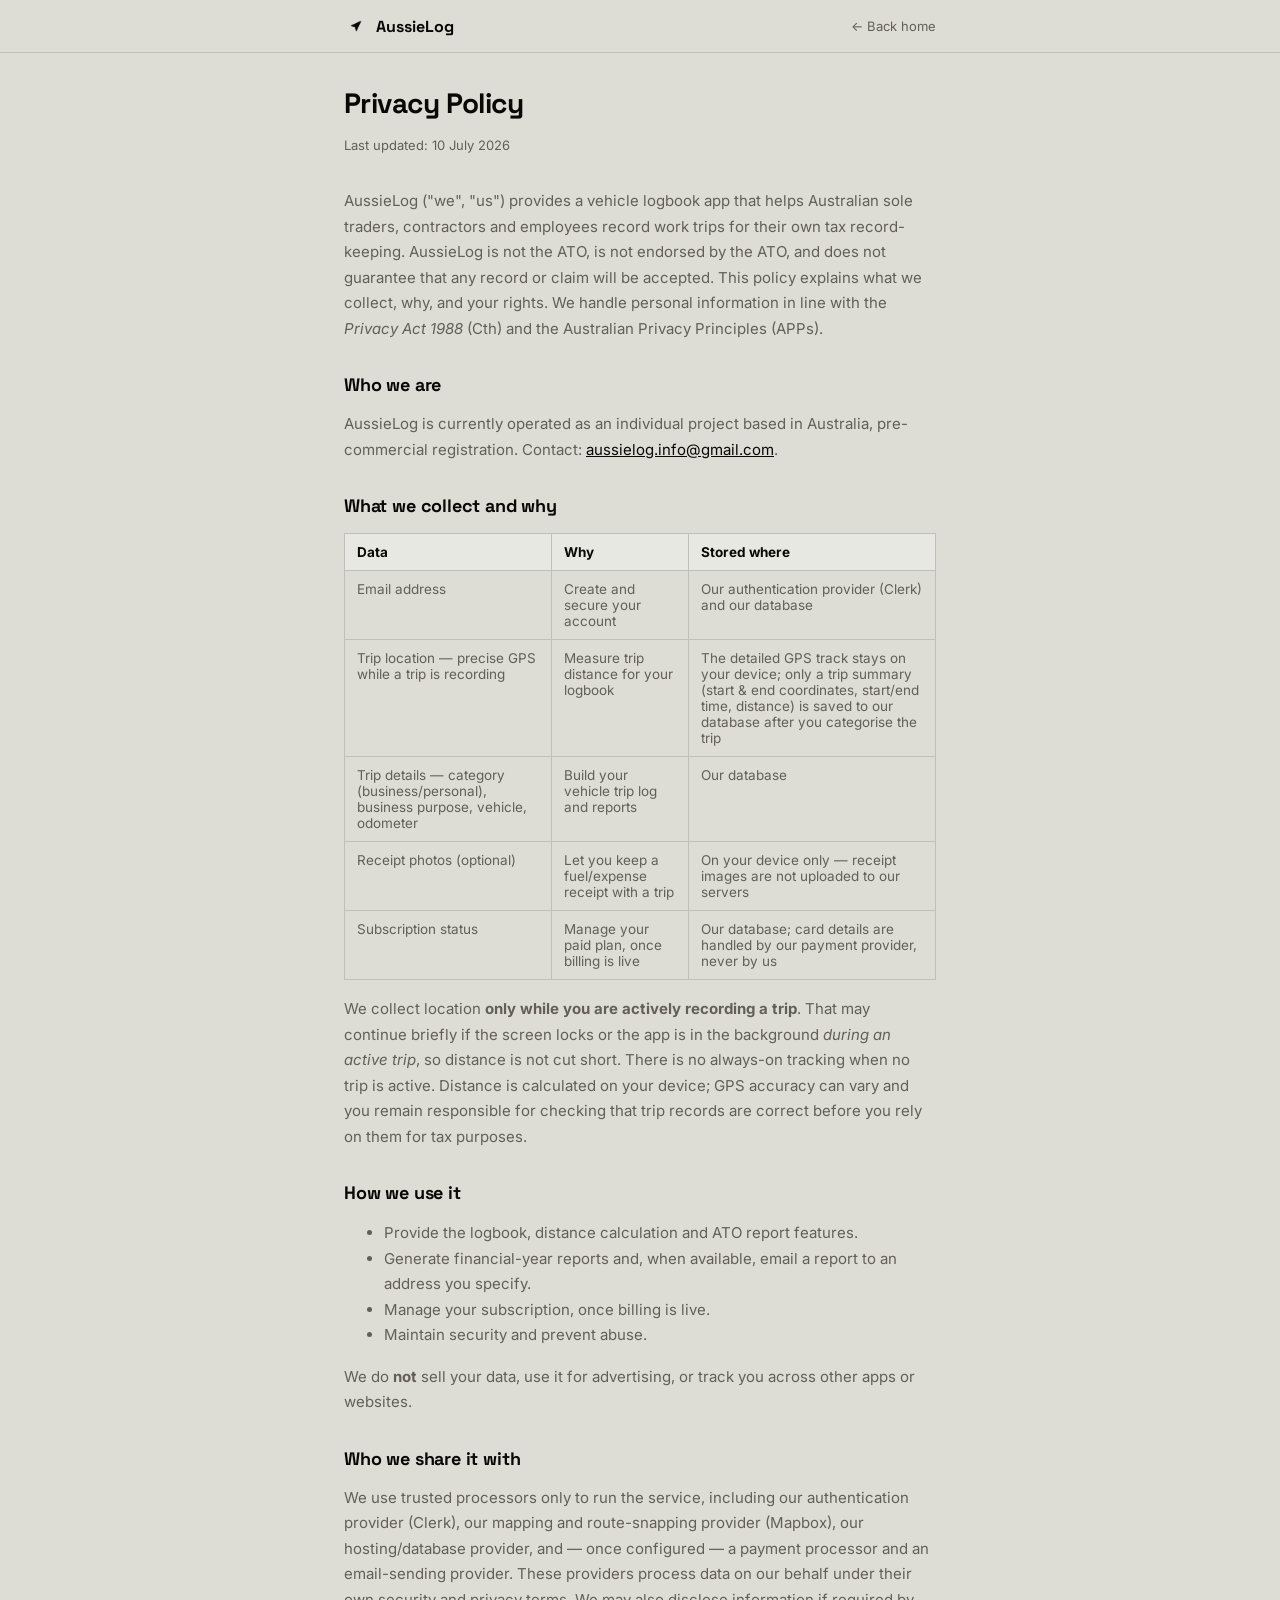
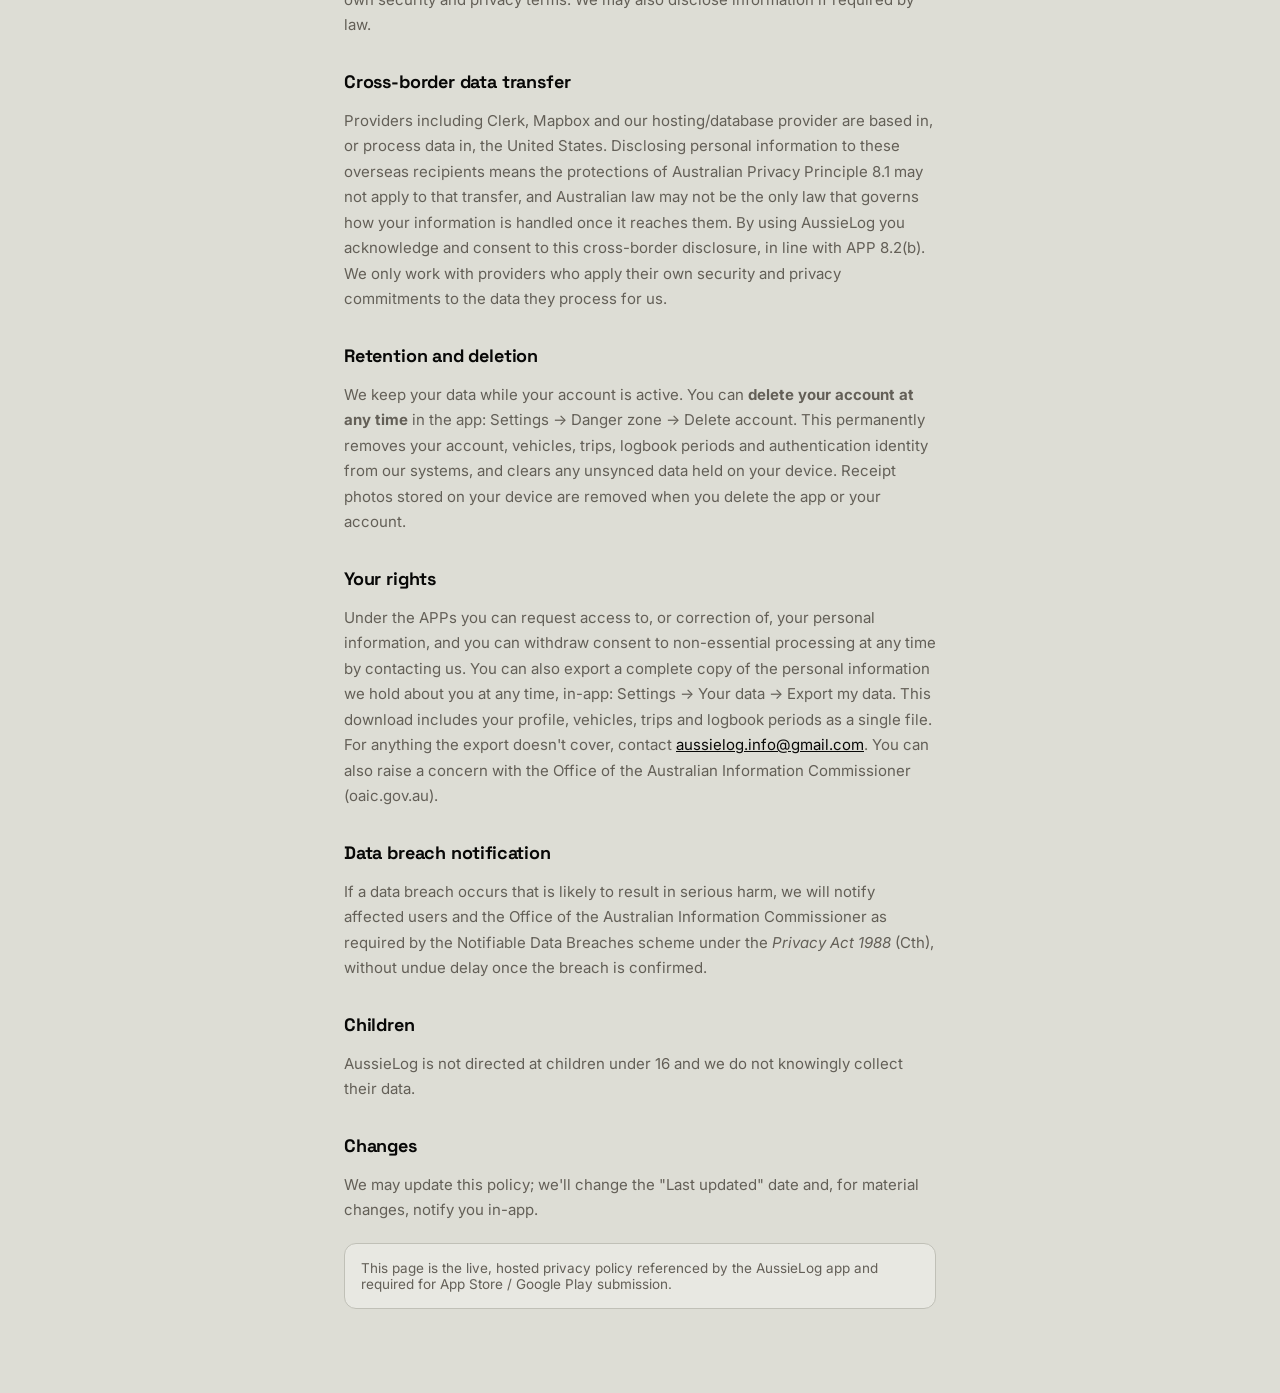
==== privacy.html @ 32562e26 "AussieLog marketing site (mirrored from private repo docs/) Co-Authored-By: Claude Fable 5 <noreply@" ====
<!DOCTYPE html>
<html lang="en">
<head>
<meta charset="UTF-8" />
<meta name="viewport" content="width=device-width, initial-scale=1.0" />
<title>Privacy Policy — AussieLog</title>
<link rel="icon" type="image/png" href="icon.png" />
<link rel="preconnect" href="https://fonts.googleapis.com">
<link rel="preconnect" href="https://fonts.gstatic.com" crossorigin>
<link href="https://fonts.googleapis.com/css2?family=Inter:wght@400;500;600;700;800&family=Space+Grotesk:wght@500;600;700&display=swap" rel="stylesheet">
<link rel="stylesheet" href="legal.css" />
</head>
<body>
<nav><div class="inner"><img src="icon.png" alt="" /><a class="brand" href="index.html">AussieLog</a><a class="back" href="index.html">← Back home</a></div></nav>
<div class="wrap">

<h1>Privacy Policy</h1>
<p class="updated">Last updated: 10 July 2026</p>

<p>AussieLog ("we", "us") provides a vehicle logbook app that helps Australian sole traders, contractors and employees record work trips for their own tax record-keeping. AussieLog is not the ATO, is not endorsed by the ATO, and does not guarantee that any record or claim will be accepted. This policy explains what we collect, why, and your rights. We handle personal information in line with the <em>Privacy Act 1988</em> (Cth) and the Australian Privacy Principles (APPs).</p>

<h2>Who we are</h2>
<p>AussieLog is currently operated as an individual project based in Australia, pre-commercial registration. Contact: <a href="mailto:aussielog.info@gmail.com">aussielog.info@gmail.com</a>.</p>

<h2>What we collect and why</h2>
<div class="table-scroll">
<table>
<tr><th>Data</th><th>Why</th><th>Stored where</th></tr>
<tr><td>Email address</td><td>Create and secure your account</td><td>Our authentication provider (Clerk) and our database</td></tr>
<tr><td>Trip location — precise GPS while a trip is recording</td><td>Measure trip distance for your logbook</td><td>The detailed GPS track stays on your device; only a trip summary (start &amp; end coordinates, start/end time, distance) is saved to our database after you categorise the trip</td></tr>
<tr><td>Trip details — category (business/personal), business purpose, vehicle, odometer</td><td>Build your vehicle trip log and reports</td><td>Our database</td></tr>
<tr><td>Receipt photos (optional)</td><td>Let you keep a fuel/expense receipt with a trip</td><td>On your device only — receipt images are not uploaded to our servers</td></tr>
<tr><td>Subscription status</td><td>Manage your paid plan, once billing is live</td><td>Our database; card details are handled by our payment provider, never by us</td></tr>
</table>
</div>

<p>We collect location <strong>only while you are actively recording a trip</strong>. That may continue briefly if the screen locks or the app is in the background <em>during an active trip</em>, so distance is not cut short. There is no always-on tracking when no trip is active. Distance is calculated on your device; GPS accuracy can vary and you remain responsible for checking that trip records are correct before you rely on them for tax purposes.</p>

<h2>How we use it</h2>
<ul>
<li>Provide the logbook, distance calculation and ATO report features.</li>
<li>Generate financial-year reports and, when available, email a report to an address you specify.</li>
<li>Manage your subscription, once billing is live.</li>
<li>Maintain security and prevent abuse.</li>
</ul>
<p>We do <strong>not</strong> sell your data, use it for advertising, or track you across other apps or websites.</p>

<h2>Who we share it with</h2>
<p>We use trusted processors only to run the service, including our authentication provider (Clerk), our mapping and route-snapping provider (Mapbox), our hosting/database provider, and — once configured — a payment processor and an email-sending provider. These providers process data on our behalf under their own security and privacy terms. We may also disclose information if required by law.</p>

<h2>Cross-border data transfer</h2>
<p>Providers including Clerk, Mapbox and our hosting/database provider are based in, or process data in, the United States. Disclosing personal information to these overseas recipients means the protections of Australian Privacy Principle 8.1 may not apply to that transfer, and Australian law may not be the only law that governs how your information is handled once it reaches them. By using AussieLog you acknowledge and consent to this cross-border disclosure, in line with APP 8.2(b). We only work with providers who apply their own security and privacy commitments to the data they process for us.</p>

<h2>Retention and deletion</h2>
<p>We keep your data while your account is active. You can <strong>delete your account at any time</strong> in the app: Settings → Danger zone → Delete account. This permanently removes your account, vehicles, trips, logbook periods and authentication identity from our systems, and clears any unsynced data held on your device. Receipt photos stored on your device are removed when you delete the app or your account.</p>

<h2>Your rights</h2>
<p>Under the APPs you can request access to, or correction of, your personal information, and you can withdraw consent to non-essential processing at any time by contacting us. You can also export a complete copy of the personal information we hold about you at any time, in-app: Settings → Your data → Export my data. This download includes your profile, vehicles, trips and logbook periods as a single file. For anything the export doesn't cover, contact <a href="mailto:aussielog.info@gmail.com">aussielog.info@gmail.com</a>. You can also raise a concern with the Office of the Australian Information Commissioner (oaic.gov.au).</p>

<h2>Data breach notification</h2>
<p>If a data breach occurs that is likely to result in serious harm, we will notify affected users and the Office of the Australian Information Commissioner as required by the Notifiable Data Breaches scheme under the <em>Privacy Act 1988</em> (Cth), without undue delay once the breach is confirmed.</p>

<h2>Children</h2>
<p>AussieLog is not directed at children under 16 and we do not knowingly collect their data.</p>

<h2>Changes</h2>
<p>We may update this policy; we'll change the "Last updated" date and, for material changes, notify you in-app.</p>

<div class="callout">This page is the live, hosted privacy policy referenced by the AussieLog app and required for App Store / Google Play submission.</div>

</div>
</body>
</html>
---- legal.css ----
:root {
  --bg: #DDDDD5; --card: #E8E8E2; --border: #C0C0B7;
  --muted: #635F57; --fg: #080807; --primary: #080807;
}
* { box-sizing: border-box; }
body {
  margin: 0; background: var(--bg); color: var(--fg);
  font-family: 'Inter', system-ui, -apple-system, sans-serif;
  -webkit-font-smoothing: antialiased;
}
h1, h2 { font-family: 'Space Grotesk', 'Inter', system-ui, -apple-system, sans-serif; }
.wrap { max-width: 640px; margin: 0 auto; padding: 0 24px 64px; }
nav {
  position: sticky; top: 0; z-index: 50; background: rgba(221,221,213,0.9);
  backdrop-filter: blur(8px); border-bottom: 1px solid var(--border); margin-bottom: 32px;
}
nav .inner { max-width: 640px; margin: 0 auto; padding: 14px 24px; display: flex; align-items: center; gap: 8px; }
nav .inner img { width: 24px; height: 24px; border-radius: 6px; }
nav .inner .brand { font-weight: 700; font-size: 16px; text-decoration: none; color: var(--fg); font-family: 'Space Grotesk', sans-serif; }
nav .inner a.back { color: var(--muted); font-size: 13px; text-decoration: none; margin-left: auto; }
h1 { font-size: 28px; font-weight: 700; letter-spacing: -0.02em; margin-bottom: 4px; }
.updated { color: var(--muted); font-size: 13px; margin-bottom: 32px; }
h2 { font-size: 18px; font-weight: 700; letter-spacing: -0.01em; margin: 32px 0 10px; }
p, li { font-size: 15px; line-height: 1.7; color: var(--muted); }
a { color: var(--fg); }
.table-scroll { overflow-x: auto; margin: 16px 0; -webkit-overflow-scrolling: touch; }
table { width: 100%; min-width: 560px; border-collapse: collapse; font-size: 13.5px; margin: 0; }
th, td { text-align: left; padding: 10px 12px; border: 1px solid var(--border); vertical-align: top; }
th { background: var(--card); color: var(--fg); }
td { color: var(--muted); }
.callout { background: var(--card); border: 1px solid var(--border); border-radius: 12px; padding: 16px; font-size: 13.5px; color: var(--muted); margin: 20px 0; }
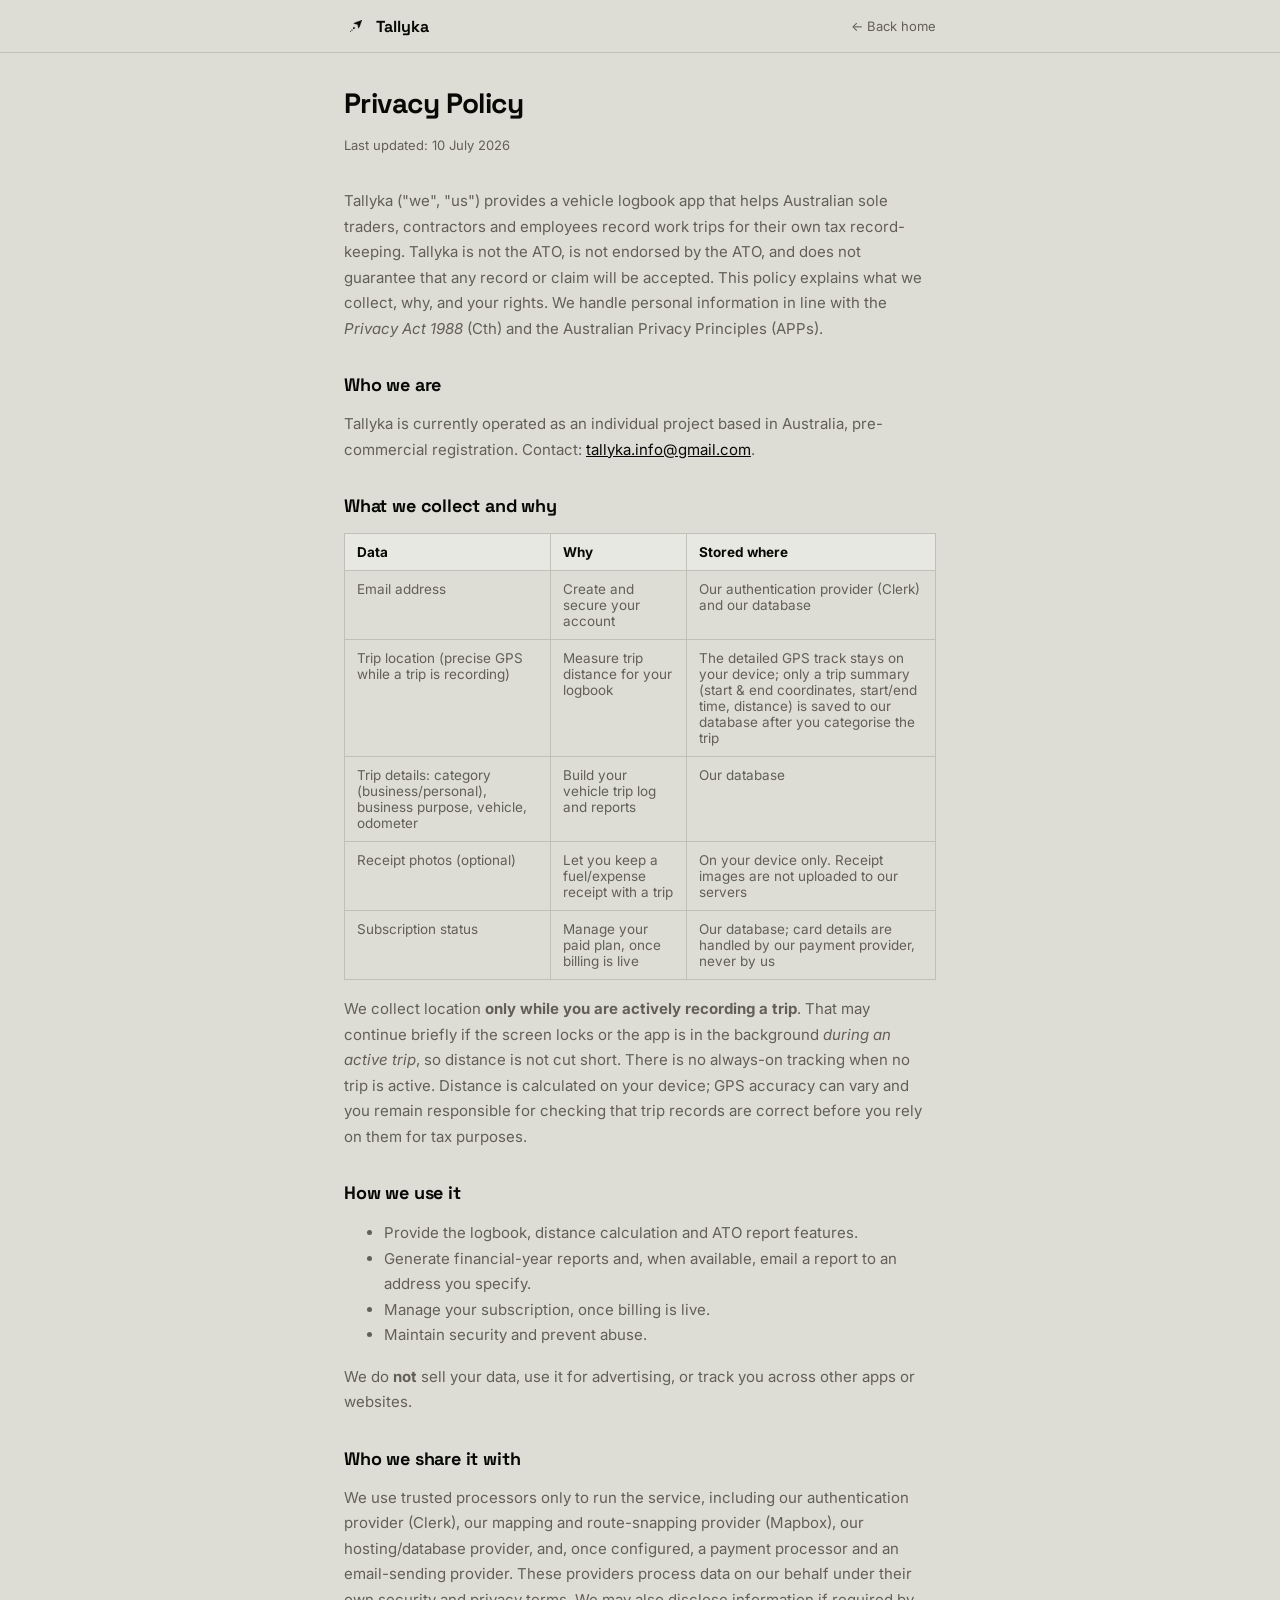
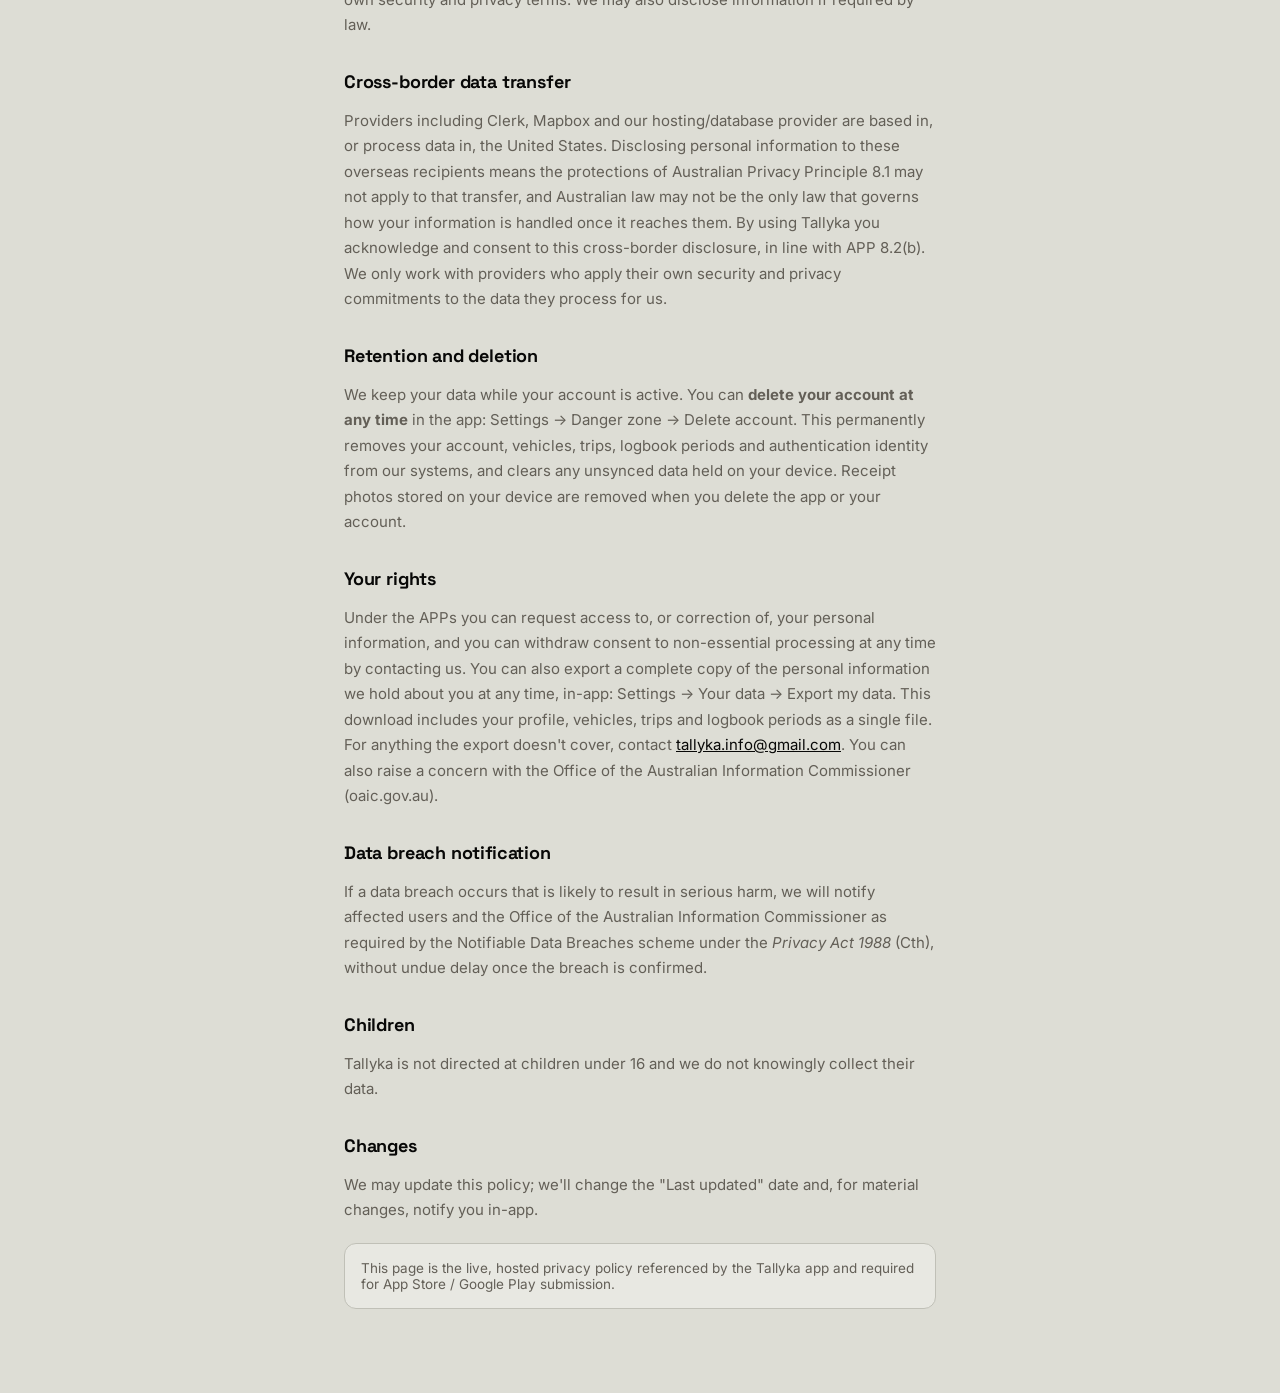
==== commit abfed30f: "Sync site from private repo docs/ (2026-08-04)" ====
--- a/privacy.html
+++ b/privacy.html
@@ -3,7 +3,7 @@
 <head>
 <meta charset="UTF-8" />
 <meta name="viewport" content="width=device-width, initial-scale=1.0" />
-<title>Privacy Policy — AussieLog</title>
+<title>Privacy Policy | Tallyka</title>
 <link rel="icon" type="image/png" href="icon.png" />
 <link rel="preconnect" href="https://fonts.googleapis.com">
 <link rel="preconnect" href="https://fonts.gstatic.com" crossorigin>
@@ -11,25 +11,25 @@
 <link rel="stylesheet" href="legal.css" />
 </head>
 <body>
-<nav><div class="inner"><img src="icon.png" alt="" /><a class="brand" href="index.html">AussieLog</a><a class="back" href="index.html">← Back home</a></div></nav>
+<nav><div class="inner"><img src="icon.png" alt="" /><a class="brand" href="index.html">Tallyka</a><a class="back" href="index.html">← Back home</a></div></nav>
 <div class="wrap">
 
 <h1>Privacy Policy</h1>
 <p class="updated">Last updated: 10 July 2026</p>
 
-<p>AussieLog ("we", "us") provides a vehicle logbook app that helps Australian sole traders, contractors and employees record work trips for their own tax record-keeping. AussieLog is not the ATO, is not endorsed by the ATO, and does not guarantee that any record or claim will be accepted. This policy explains what we collect, why, and your rights. We handle personal information in line with the <em>Privacy Act 1988</em> (Cth) and the Australian Privacy Principles (APPs).</p>
+<p>Tallyka ("we", "us") provides a vehicle logbook app that helps Australian sole traders, contractors and employees record work trips for their own tax record-keeping. Tallyka is not the ATO, is not endorsed by the ATO, and does not guarantee that any record or claim will be accepted. This policy explains what we collect, why, and your rights. We handle personal information in line with the <em>Privacy Act 1988</em> (Cth) and the Australian Privacy Principles (APPs).</p>
 
 <h2>Who we are</h2>
-<p>AussieLog is currently operated as an individual project based in Australia, pre-commercial registration. Contact: <a href="mailto:aussielog.info@gmail.com">aussielog.info@gmail.com</a>.</p>
+<p>Tallyka is currently operated as an individual project based in Australia, pre-commercial registration. Contact: <a href="mailto:tallyka.info@gmail.com">tallyka.info@gmail.com</a>.</p>
 
 <h2>What we collect and why</h2>
 <div class="table-scroll">
 <table>
 <tr><th>Data</th><th>Why</th><th>Stored where</th></tr>
 <tr><td>Email address</td><td>Create and secure your account</td><td>Our authentication provider (Clerk) and our database</td></tr>
-<tr><td>Trip location — precise GPS while a trip is recording</td><td>Measure trip distance for your logbook</td><td>The detailed GPS track stays on your device; only a trip summary (start &amp; end coordinates, start/end time, distance) is saved to our database after you categorise the trip</td></tr>
-<tr><td>Trip details — category (business/personal), business purpose, vehicle, odometer</td><td>Build your vehicle trip log and reports</td><td>Our database</td></tr>
-<tr><td>Receipt photos (optional)</td><td>Let you keep a fuel/expense receipt with a trip</td><td>On your device only — receipt images are not uploaded to our servers</td></tr>
+<tr><td>Trip location (precise GPS while a trip is recording)</td><td>Measure trip distance for your logbook</td><td>The detailed GPS track stays on your device; only a trip summary (start &amp; end coordinates, start/end time, distance) is saved to our database after you categorise the trip</td></tr>
+<tr><td>Trip details: category (business/personal), business purpose, vehicle, odometer</td><td>Build your vehicle trip log and reports</td><td>Our database</td></tr>
+<tr><td>Receipt photos (optional)</td><td>Let you keep a fuel/expense receipt with a trip</td><td>On your device only. Receipt images are not uploaded to our servers</td></tr>
 <tr><td>Subscription status</td><td>Manage your paid plan, once billing is live</td><td>Our database; card details are handled by our payment provider, never by us</td></tr>
 </table>
 </div>
@@ -46,27 +46,27 @@
 <p>We do <strong>not</strong> sell your data, use it for advertising, or track you across other apps or websites.</p>
 
 <h2>Who we share it with</h2>
-<p>We use trusted processors only to run the service, including our authentication provider (Clerk), our mapping and route-snapping provider (Mapbox), our hosting/database provider, and — once configured — a payment processor and an email-sending provider. These providers process data on our behalf under their own security and privacy terms. We may also disclose information if required by law.</p>
+<p>We use trusted processors only to run the service, including our authentication provider (Clerk), our mapping and route-snapping provider (Mapbox), our hosting/database provider, and, once configured, a payment processor and an email-sending provider. These providers process data on our behalf under their own security and privacy terms. We may also disclose information if required by law.</p>
 
 <h2>Cross-border data transfer</h2>
-<p>Providers including Clerk, Mapbox and our hosting/database provider are based in, or process data in, the United States. Disclosing personal information to these overseas recipients means the protections of Australian Privacy Principle 8.1 may not apply to that transfer, and Australian law may not be the only law that governs how your information is handled once it reaches them. By using AussieLog you acknowledge and consent to this cross-border disclosure, in line with APP 8.2(b). We only work with providers who apply their own security and privacy commitments to the data they process for us.</p>
+<p>Providers including Clerk, Mapbox and our hosting/database provider are based in, or process data in, the United States. Disclosing personal information to these overseas recipients means the protections of Australian Privacy Principle 8.1 may not apply to that transfer, and Australian law may not be the only law that governs how your information is handled once it reaches them. By using Tallyka you acknowledge and consent to this cross-border disclosure, in line with APP 8.2(b). We only work with providers who apply their own security and privacy commitments to the data they process for us.</p>
 
 <h2>Retention and deletion</h2>
 <p>We keep your data while your account is active. You can <strong>delete your account at any time</strong> in the app: Settings → Danger zone → Delete account. This permanently removes your account, vehicles, trips, logbook periods and authentication identity from our systems, and clears any unsynced data held on your device. Receipt photos stored on your device are removed when you delete the app or your account.</p>
 
 <h2>Your rights</h2>
-<p>Under the APPs you can request access to, or correction of, your personal information, and you can withdraw consent to non-essential processing at any time by contacting us. You can also export a complete copy of the personal information we hold about you at any time, in-app: Settings → Your data → Export my data. This download includes your profile, vehicles, trips and logbook periods as a single file. For anything the export doesn't cover, contact <a href="mailto:aussielog.info@gmail.com">aussielog.info@gmail.com</a>. You can also raise a concern with the Office of the Australian Information Commissioner (oaic.gov.au).</p>
+<p>Under the APPs you can request access to, or correction of, your personal information, and you can withdraw consent to non-essential processing at any time by contacting us. You can also export a complete copy of the personal information we hold about you at any time, in-app: Settings → Your data → Export my data. This download includes your profile, vehicles, trips and logbook periods as a single file. For anything the export doesn't cover, contact <a href="mailto:tallyka.info@gmail.com">tallyka.info@gmail.com</a>. You can also raise a concern with the Office of the Australian Information Commissioner (oaic.gov.au).</p>
 
 <h2>Data breach notification</h2>
 <p>If a data breach occurs that is likely to result in serious harm, we will notify affected users and the Office of the Australian Information Commissioner as required by the Notifiable Data Breaches scheme under the <em>Privacy Act 1988</em> (Cth), without undue delay once the breach is confirmed.</p>
 
 <h2>Children</h2>
-<p>AussieLog is not directed at children under 16 and we do not knowingly collect their data.</p>
+<p>Tallyka is not directed at children under 16 and we do not knowingly collect their data.</p>
 
 <h2>Changes</h2>
 <p>We may update this policy; we'll change the "Last updated" date and, for material changes, notify you in-app.</p>
 
-<div class="callout">This page is the live, hosted privacy policy referenced by the AussieLog app and required for App Store / Google Play submission.</div>
+<div class="callout">This page is the live, hosted privacy policy referenced by the Tallyka app and required for App Store / Google Play submission.</div>
 
 </div>
 </body>
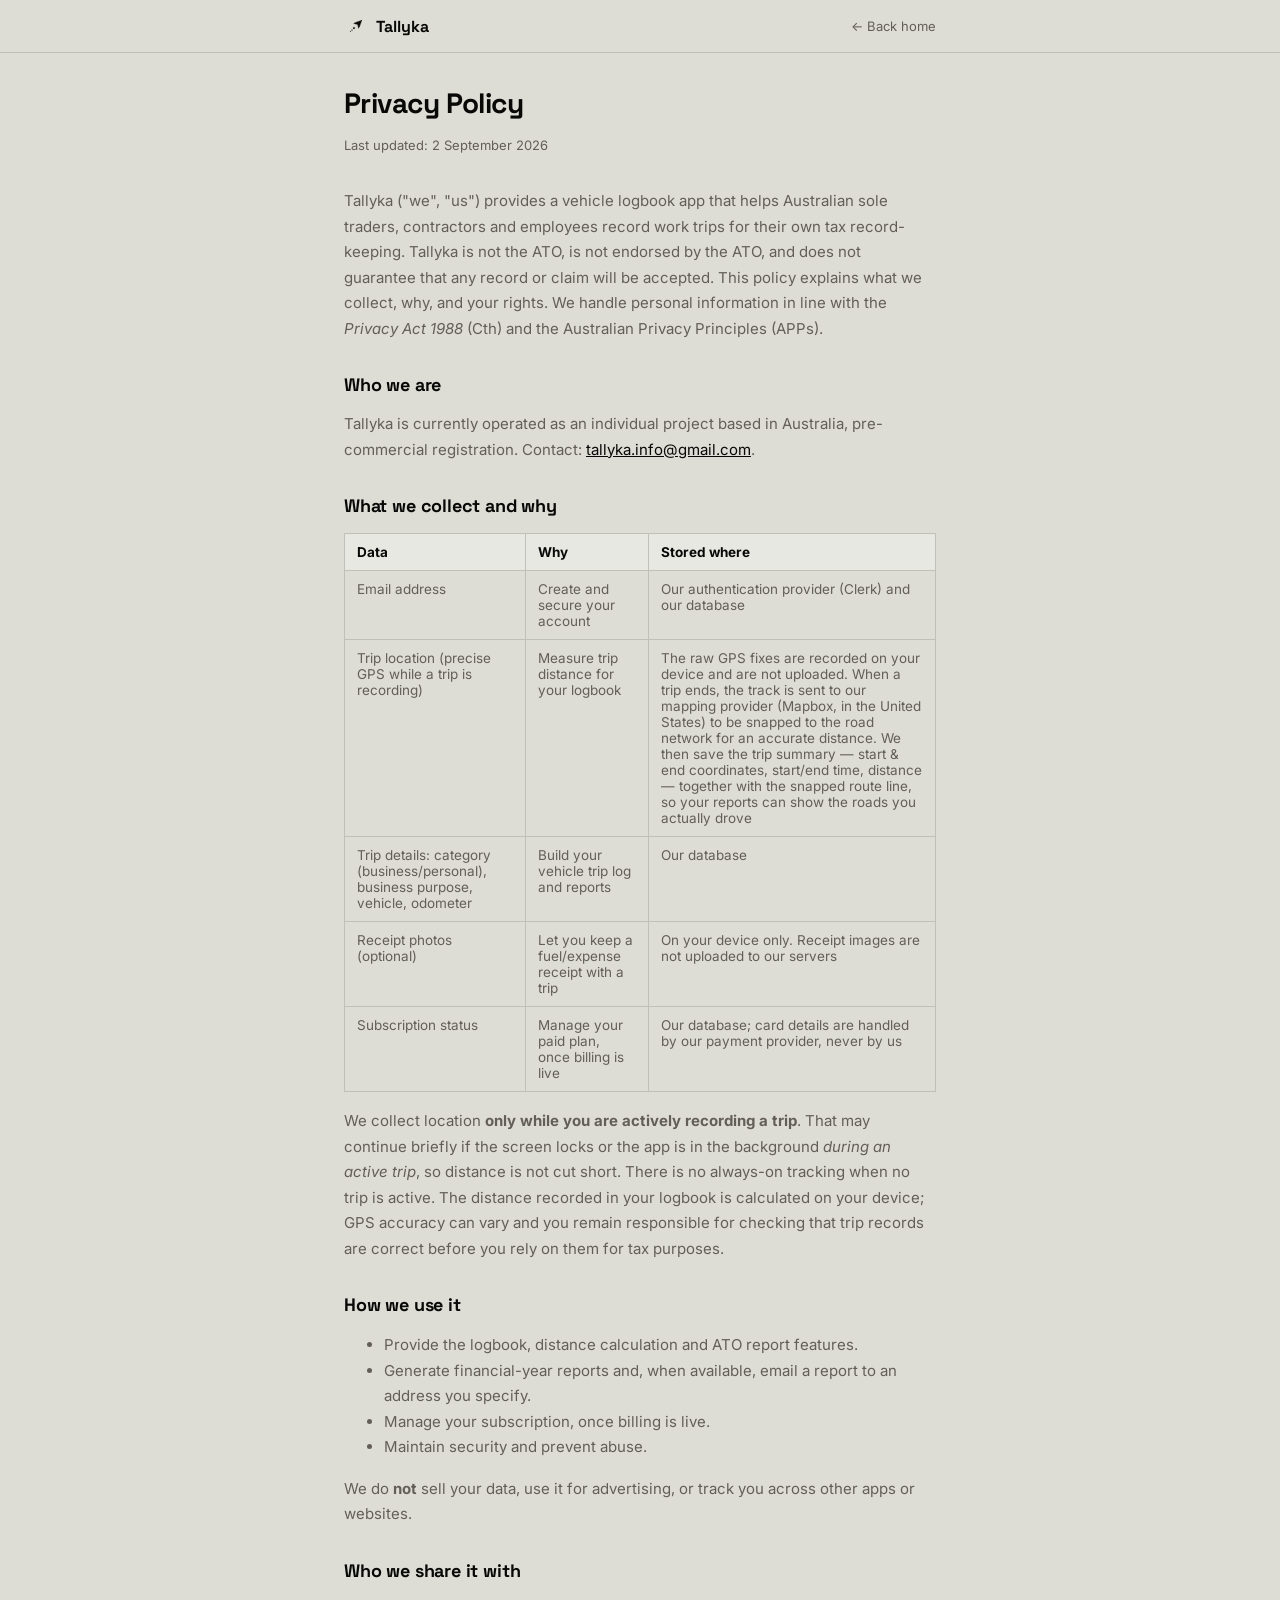
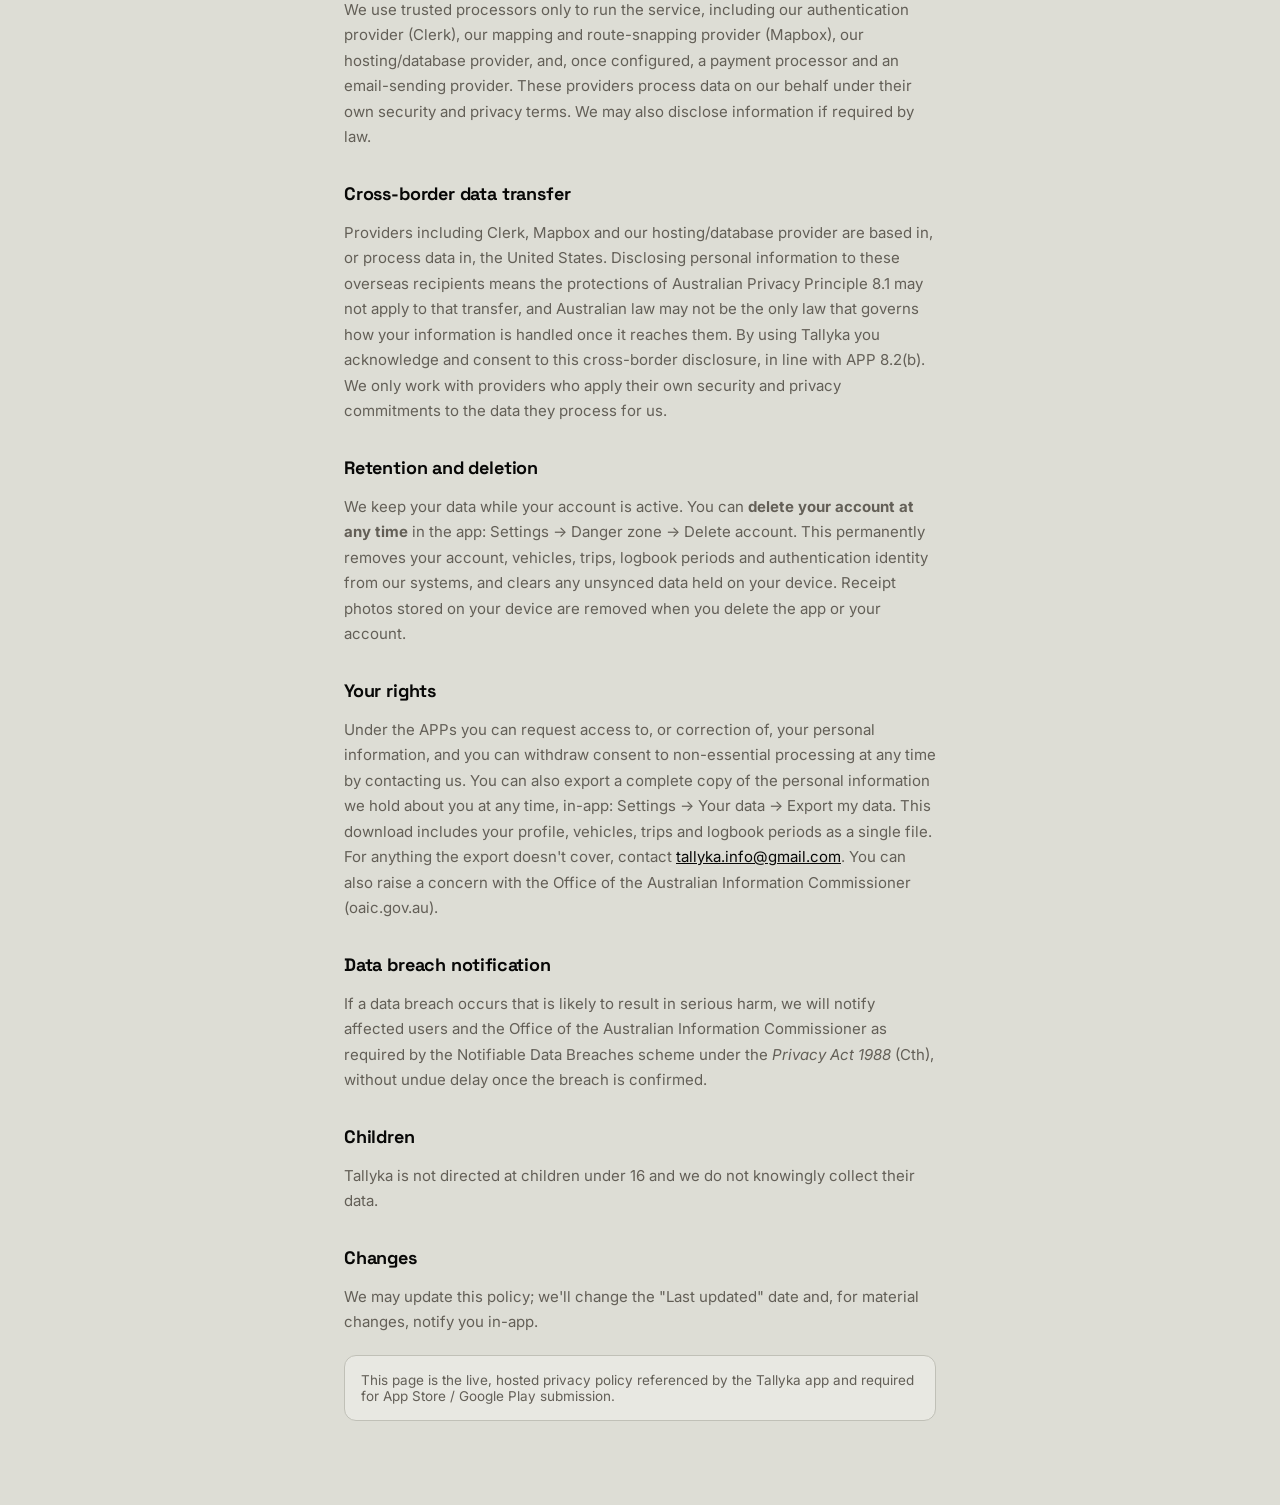
==== commit 7113d065: "Correct the location-storage claim; dark mode and desktop treatment privacy.html: the collection tab" ====
--- a/privacy.html
+++ b/privacy.html
@@ -3,6 +3,7 @@
 <head>
 <meta charset="UTF-8" />
 <meta name="viewport" content="width=device-width, initial-scale=1.0" />
+<meta name="referrer" content="strict-origin-when-cross-origin" />
 <title>Privacy Policy | Tallyka</title>
 <link rel="icon" type="image/png" href="icon.png" />
 <link rel="preconnect" href="https://fonts.googleapis.com">
@@ -15,7 +16,7 @@
 <div class="wrap">
 
 <h1>Privacy Policy</h1>
-<p class="updated">Last updated: 10 July 2026</p>
+<p class="updated">Last updated: 2 September 2026</p>
 
 <p>Tallyka ("we", "us") provides a vehicle logbook app that helps Australian sole traders, contractors and employees record work trips for their own tax record-keeping. Tallyka is not the ATO, is not endorsed by the ATO, and does not guarantee that any record or claim will be accepted. This policy explains what we collect, why, and your rights. We handle personal information in line with the <em>Privacy Act 1988</em> (Cth) and the Australian Privacy Principles (APPs).</p>
 
@@ -27,14 +28,14 @@
 <table>
 <tr><th>Data</th><th>Why</th><th>Stored where</th></tr>
 <tr><td>Email address</td><td>Create and secure your account</td><td>Our authentication provider (Clerk) and our database</td></tr>
-<tr><td>Trip location (precise GPS while a trip is recording)</td><td>Measure trip distance for your logbook</td><td>The detailed GPS track stays on your device; only a trip summary (start &amp; end coordinates, start/end time, distance) is saved to our database after you categorise the trip</td></tr>
+<tr><td>Trip location (precise GPS while a trip is recording)</td><td>Measure trip distance for your logbook</td><td>The raw GPS fixes are recorded on your device and are not uploaded. When a trip ends, the track is sent to our mapping provider (Mapbox, in the United States) to be snapped to the road network for an accurate distance. We then save the trip summary — start &amp; end coordinates, start/end time, distance — together with the snapped route line, so your reports can show the roads you actually drove</td></tr>
 <tr><td>Trip details: category (business/personal), business purpose, vehicle, odometer</td><td>Build your vehicle trip log and reports</td><td>Our database</td></tr>
 <tr><td>Receipt photos (optional)</td><td>Let you keep a fuel/expense receipt with a trip</td><td>On your device only. Receipt images are not uploaded to our servers</td></tr>
 <tr><td>Subscription status</td><td>Manage your paid plan, once billing is live</td><td>Our database; card details are handled by our payment provider, never by us</td></tr>
 </table>
 </div>
 
-<p>We collect location <strong>only while you are actively recording a trip</strong>. That may continue briefly if the screen locks or the app is in the background <em>during an active trip</em>, so distance is not cut short. There is no always-on tracking when no trip is active. Distance is calculated on your device; GPS accuracy can vary and you remain responsible for checking that trip records are correct before you rely on them for tax purposes.</p>
+<p>We collect location <strong>only while you are actively recording a trip</strong>. That may continue briefly if the screen locks or the app is in the background <em>during an active trip</em>, so distance is not cut short. There is no always-on tracking when no trip is active. The distance recorded in your logbook is calculated on your device; GPS accuracy can vary and you remain responsible for checking that trip records are correct before you rely on them for tax purposes.</p>
 
 <h2>How we use it</h2>
 <ul>
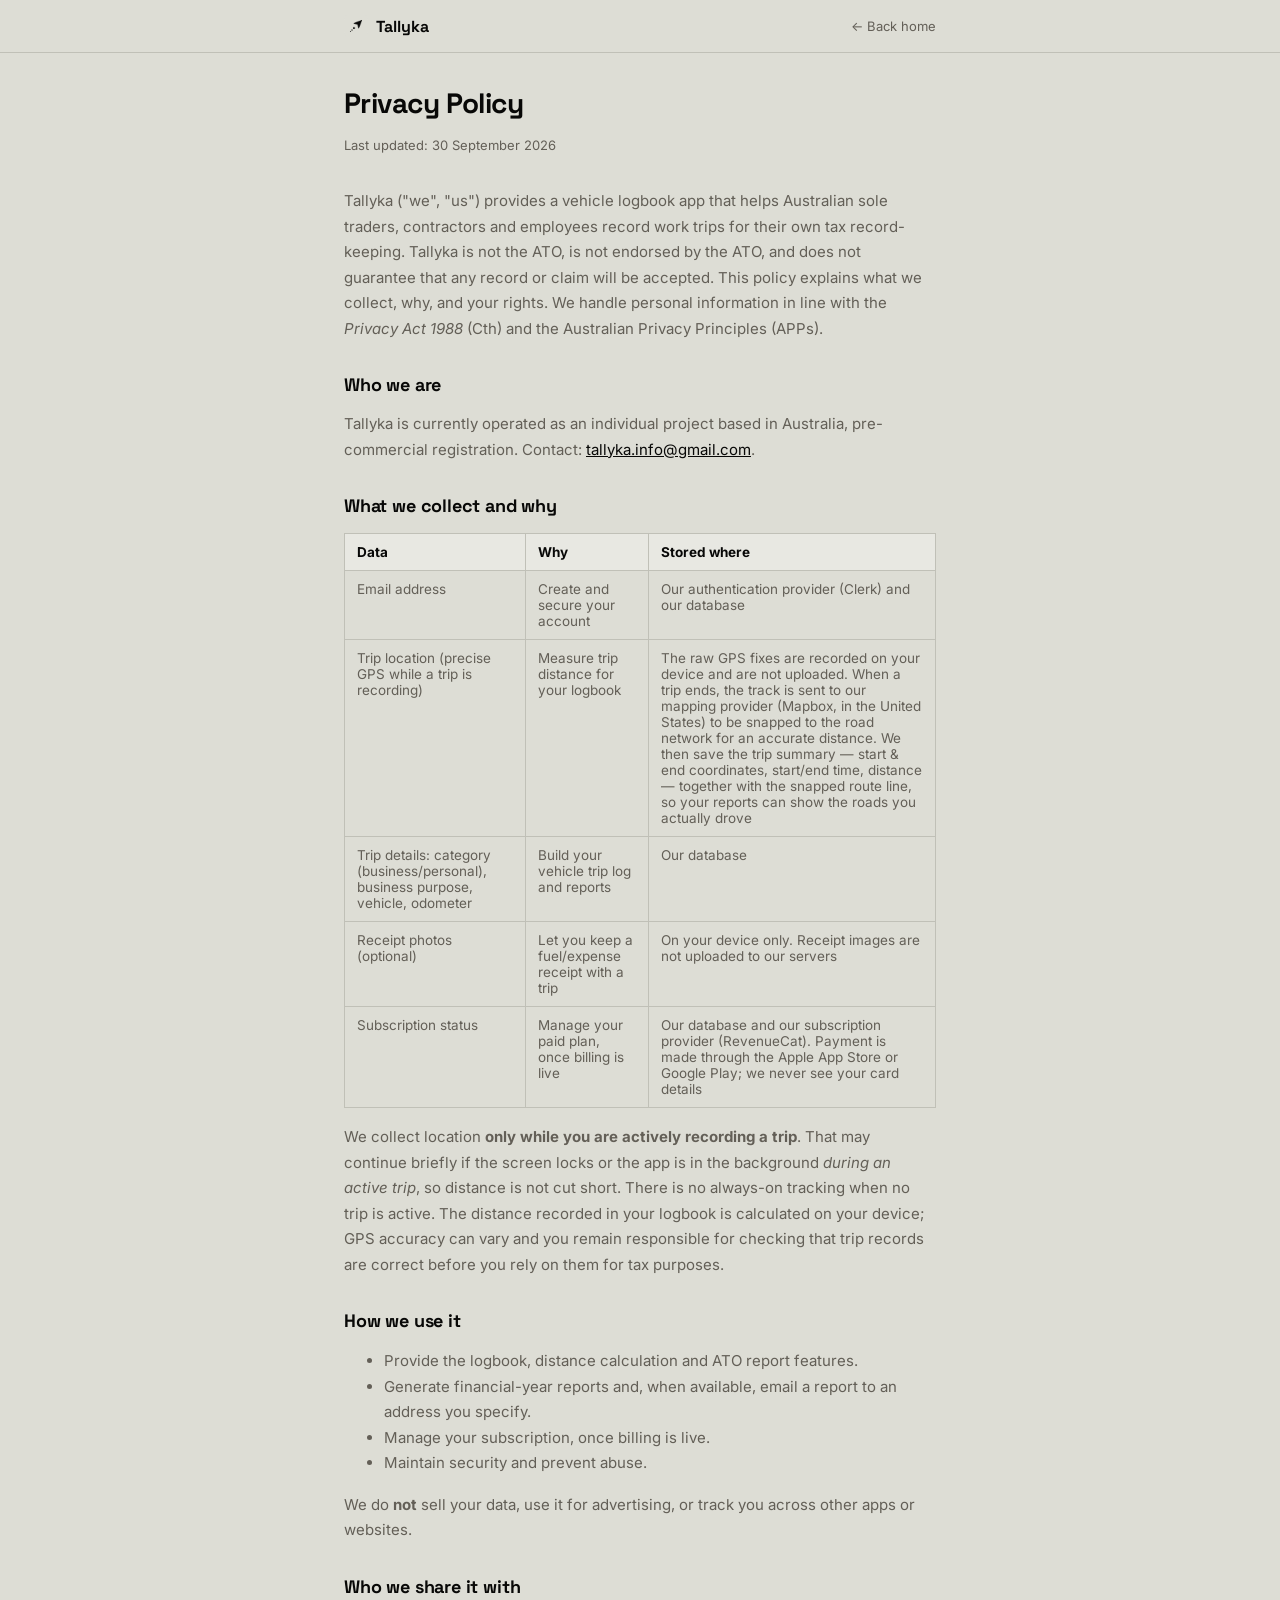
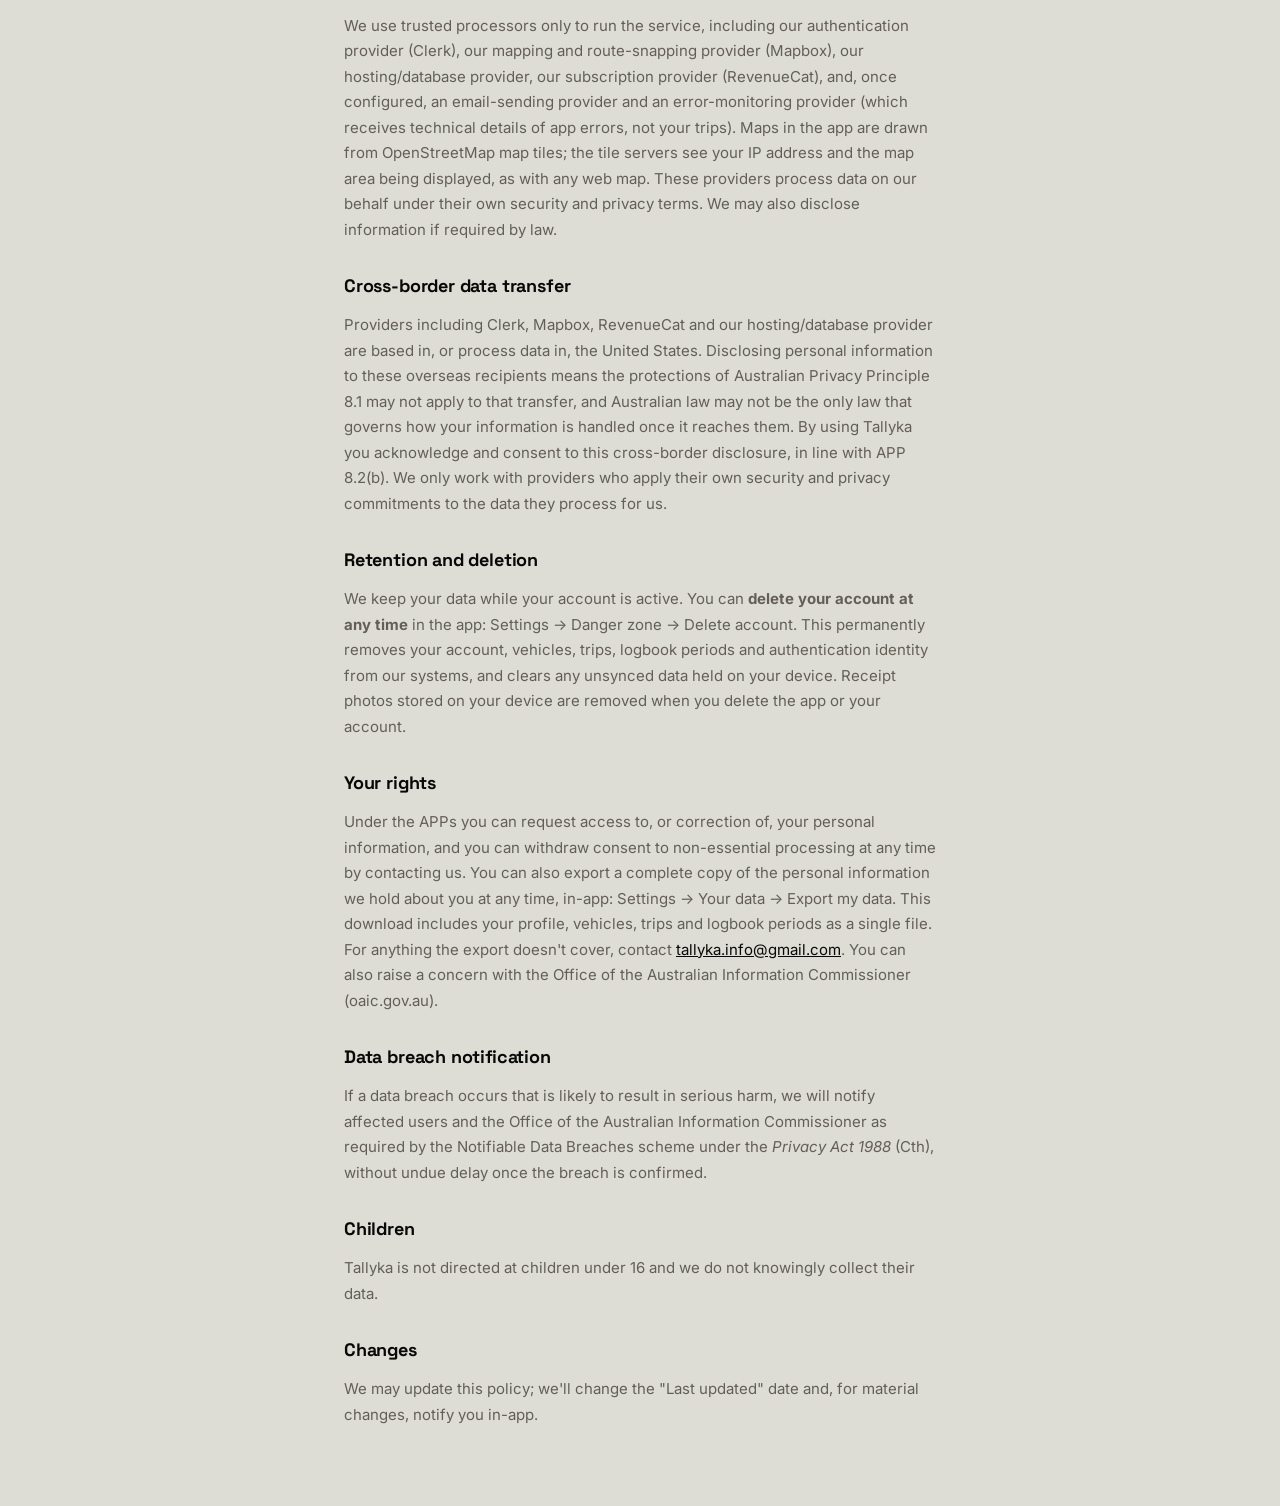
==== commit a0d3118a: "Sync site from private repo docs/ (2026-09-29)" ====
--- a/privacy.html
+++ b/privacy.html
@@ -16,7 +16,7 @@
 <div class="wrap">
 
 <h1>Privacy Policy</h1>
-<p class="updated">Last updated: 2 September 2026</p>
+<p class="updated">Last updated: 30 September 2026</p>
 
 <p>Tallyka ("we", "us") provides a vehicle logbook app that helps Australian sole traders, contractors and employees record work trips for their own tax record-keeping. Tallyka is not the ATO, is not endorsed by the ATO, and does not guarantee that any record or claim will be accepted. This policy explains what we collect, why, and your rights. We handle personal information in line with the <em>Privacy Act 1988</em> (Cth) and the Australian Privacy Principles (APPs).</p>
 
@@ -31,7 +31,7 @@
 <tr><td>Trip location (precise GPS while a trip is recording)</td><td>Measure trip distance for your logbook</td><td>The raw GPS fixes are recorded on your device and are not uploaded. When a trip ends, the track is sent to our mapping provider (Mapbox, in the United States) to be snapped to the road network for an accurate distance. We then save the trip summary — start &amp; end coordinates, start/end time, distance — together with the snapped route line, so your reports can show the roads you actually drove</td></tr>
 <tr><td>Trip details: category (business/personal), business purpose, vehicle, odometer</td><td>Build your vehicle trip log and reports</td><td>Our database</td></tr>
 <tr><td>Receipt photos (optional)</td><td>Let you keep a fuel/expense receipt with a trip</td><td>On your device only. Receipt images are not uploaded to our servers</td></tr>
-<tr><td>Subscription status</td><td>Manage your paid plan, once billing is live</td><td>Our database; card details are handled by our payment provider, never by us</td></tr>
+<tr><td>Subscription status</td><td>Manage your paid plan, once billing is live</td><td>Our database and our subscription provider (RevenueCat). Payment is made through the Apple App Store or Google Play; we never see your card details</td></tr>
 </table>
 </div>
 
@@ -47,10 +47,10 @@
 <p>We do <strong>not</strong> sell your data, use it for advertising, or track you across other apps or websites.</p>
 
 <h2>Who we share it with</h2>
-<p>We use trusted processors only to run the service, including our authentication provider (Clerk), our mapping and route-snapping provider (Mapbox), our hosting/database provider, and, once configured, a payment processor and an email-sending provider. These providers process data on our behalf under their own security and privacy terms. We may also disclose information if required by law.</p>
+<p>We use trusted processors only to run the service, including our authentication provider (Clerk), our mapping and route-snapping provider (Mapbox), our hosting/database provider, our subscription provider (RevenueCat), and, once configured, an email-sending provider and an error-monitoring provider (which receives technical details of app errors, not your trips). Maps in the app are drawn from OpenStreetMap map tiles; the tile servers see your IP address and the map area being displayed, as with any web map. These providers process data on our behalf under their own security and privacy terms. We may also disclose information if required by law.</p>
 
 <h2>Cross-border data transfer</h2>
-<p>Providers including Clerk, Mapbox and our hosting/database provider are based in, or process data in, the United States. Disclosing personal information to these overseas recipients means the protections of Australian Privacy Principle 8.1 may not apply to that transfer, and Australian law may not be the only law that governs how your information is handled once it reaches them. By using Tallyka you acknowledge and consent to this cross-border disclosure, in line with APP 8.2(b). We only work with providers who apply their own security and privacy commitments to the data they process for us.</p>
+<p>Providers including Clerk, Mapbox, RevenueCat and our hosting/database provider are based in, or process data in, the United States. Disclosing personal information to these overseas recipients means the protections of Australian Privacy Principle 8.1 may not apply to that transfer, and Australian law may not be the only law that governs how your information is handled once it reaches them. By using Tallyka you acknowledge and consent to this cross-border disclosure, in line with APP 8.2(b). We only work with providers who apply their own security and privacy commitments to the data they process for us.</p>
 
 <h2>Retention and deletion</h2>
 <p>We keep your data while your account is active. You can <strong>delete your account at any time</strong> in the app: Settings → Danger zone → Delete account. This permanently removes your account, vehicles, trips, logbook periods and authentication identity from our systems, and clears any unsynced data held on your device. Receipt photos stored on your device are removed when you delete the app or your account.</p>
@@ -67,7 +67,6 @@
 <h2>Changes</h2>
 <p>We may update this policy; we'll change the "Last updated" date and, for material changes, notify you in-app.</p>
 
-<div class="callout">This page is the live, hosted privacy policy referenced by the Tallyka app and required for App Store / Google Play submission.</div>
 
 </div>
 </body>
